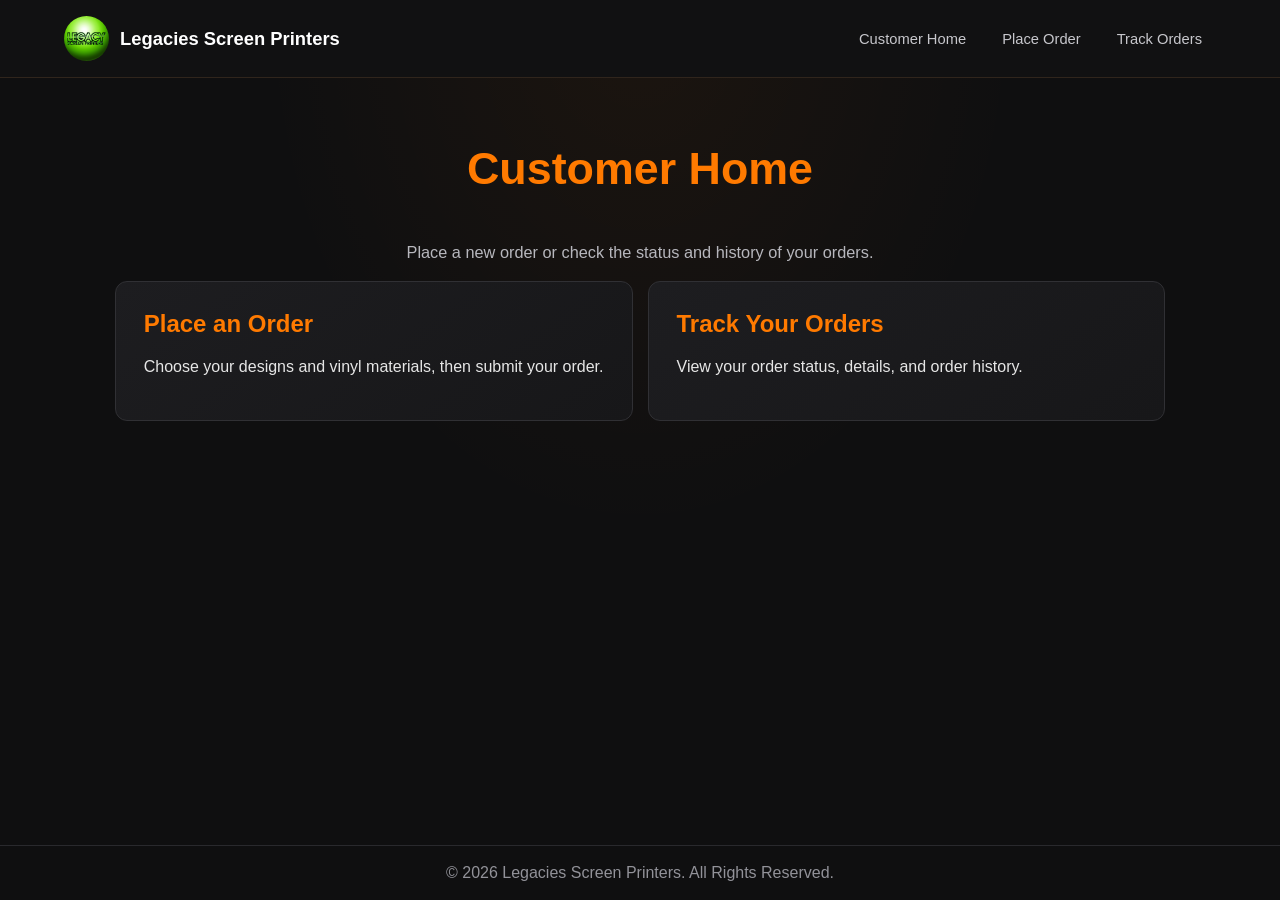
==== customer_dashboard.html @ 65aa74f3 "Made changes to the Website so it looks better and that things work better and provided a proper are" ====
<!DOCTYPE html>
<html lang="en">
<head>
  <meta charset="UTF-8">
  <meta name="viewport" content="width=device-width, initial-scale=1.0">
  <title>Customer Home - Legacies Screen Printers</title>
  <link rel="stylesheet" href="css/style.css">
</head>
<body>
  <header>
    <div class="logo-container">
      <img src="images\LegaciesSP_Image.jpg" alt="Legacies Logo Icon" class="nav-logo">
      <span class="logo-text">Legacies Screen Printers</span>
    </div>

    <nav class="nav">
      <a href="customer_dashboard.html">Customer Home</a>
      <a href="customers_order.html">Place Order</a>
      <a href="order_search.html">Track Orders</a>
    </nav>
  </header>

  <main class="portal-dashboard">
    <h1>Customer Home</h1>
    <p class="portal-intro">Place a new order or check the status and history of your orders.</p>

    <div class="portal-card-grid">
      <a class="portal-card" href="customers_order.html">
        <h2>Place an Order</h2>
        <p>Choose your designs and vinyl materials, then submit your order.</p>
      </a>

      <a class="portal-card" href="order_search.html">
        <h2>Track Your Orders</h2>
        <p>View your order status, details, and order history.</p>
      </a>
    </div>
  </main>

  <footer>
    <p>&copy; 2026 Legacies Screen Printers. All Rights Reserved.</p>
  </footer>
</body>
</html>
---- css/style.css ----
/*black background*/
body {
  font-family: Arial;
  background: #0f0f10;
  margin: 0;
  color: #e6e6e6;
}

h1 {
  text-align: center;
  color: #ff7a00;
  padding: 15px;
}

.nav {
  background: #111;
  padding: 10px;
  text-align: center;
  border-bottom: 2px solid #ff7a00;
}

.nav a {
  color: #ff7a00;
  text-decoration: none;
  padding: 8px 12px;
  border: 1px solid #ff7a00;
  border-radius: 6px;
}

.container {
  display: grid;
  grid-template-columns: repeat(auto-fit, minmax(280px, 1fr));
  gap: 15px;
  padding: 20px;
}

.dashboard-container {
  display: flex;
  flex-direction: column;
}

.stats-grid {
  display: grid;
  grid-template-columns: repeat(3, minmax(0, 1fr));
  gap: 15px;
}

.stats-grid > div {
  background: #1a1a1d;
  border: 1px solid #2a2a2e;
  border-radius: 12px;
  padding: 15px;
  text-align: center;
}

.stats-grid h1,
.stats-grid h2 {
  margin: 8px 0;
}

.cards-grid {
  display: grid;
  grid-template-columns: repeat(4, minmax(0, 1fr));
  gap: 15px;
}

.cards-grid .card1 {
  cursor: pointer;
  text-align: center;
}

.portal-dashboard {
  max-width: 1100px;
  margin: 0 auto;
  padding: 20px;
}

.portal-intro {
  text-align: center;
  color: #b7b7bd;
  font-size: 1.02rem;
  line-height: 1.6;
}

.portal-card-grid {
  display: grid;
  grid-template-columns: repeat(2, minmax(0, 1fr));
  gap: 15px;
}

.portal-card {
  display: block;
  padding: 20px;
  background: #1a1a1d;
  border: 1px solid #2a2a2e;
  border-radius: 12px;
  color: #e6e6e6;
  text-align: center;
  text-decoration: none;
}

.portal-card:hover {
  border-color: #ff7a00;
  transform: scale(1.02);
  transition: 0.3s;
}

@media (max-width: 800px) {
  .stats-grid {
    grid-template-columns: repeat(2, minmax(0, 1fr));
  }
}

@media (max-width: 480px) {
  .stats-grid,
  .cards-grid,
  .portal-card-grid {
    grid-template-columns: 1fr;
  }
}

.card {
  background: #1a1a1d;
  padding: 15px;
  border-radius: 12px;
  border: 1px solid #2a2a2e;
}

.card1 {
  background: #1a1a1d;
  padding: 15px;
  border-radius: 12px;
  border: 1px solid #2a2a2e;
}

.card.full {
  grid-column: 1 / -1;
}

h2 {
  color: #ff7a00;
}

input{
  box-sizing: border-box;
  width: 100%;
  padding: 8px;
  margin: 6px 0;
  background: #0f0f10;
  border: 1px solid #333;
  color: white;
  border-radius: 6px;
}

/* the selection drop down*/
 select {
  width: 100%;
  padding: 8px;
  margin: 5px 0;
  background: #0f0f10;
  border: 1px solid #333;
  color: white;
  border-radius: 6px;
}

/*button sizes and colour*/
button {
  width: 100%;
  padding: 10px;
  margin-top: 6px;
  background: #ff7a00;
  border: none;
  color: #111;
  font-weight: bold;
  border-radius: 6px;
  cursor: pointer;
}

/*allows buttons to have hover view when cursor is on it*/
button:hover {
  background: #ff9a3c;
}

pre {
  background: #0b0b0c;
  color: white;
  padding: 10px;
  border-radius: 8px;
}

/* makes the selectable area for inventories and other dashboard items*/
.card h1{

color:#ff7a00;

}


table{

width:100%;
border-collapse:collapse;

}


th{

color:#ff7a00;
padding:12px;

}


td{

padding:12px;

border-bottom:1px solid #333;

}


.card1:hover{

transform:scale(1.03);
transition:0.3s;

}


/* LOGO for LEGACIESSP*/
.nav-logo {
height: 45px;
width: 45px;
border-radius: 50%;
object-fit: cover;
display:inline-block;
vertical-align: middle;

}

.logo-cotainer {
  display: block !important; /* forces the layout to be a certain way */
  white-space: nowrap !important; /* doesnt allow the text to break into two lines*/
}

.logo-text{
  color: #ffffff;
  font-weight: 700;
  font-size: 1.15rem;
  font-family: sans-serif;
  margin: 0;
  
}


/* Login Page*/
.login-page {
  min-height: 100vh;
  display: flex;
  flex-direction: column;
  background:
    radial-gradient(ellipse at 20% 35%, rgba(255, 122, 0, 0.11), transparent 42%),
    #0f0f10;
}

.login-header {
  padding: 22px clamp(20px, 6vw, 80px);
  border-bottom: 1px solid #29292d;
}

.login-header .logo-container {
  display: flex;
  align-items: center;
  gap: 12px;
}

.login-header .nav-logo {
  width: 48px;
  height: 48px;
}

.login-layout {
  width: min(1120px, calc(100% - 40px));
  flex: 1;
  margin: 0 auto;
  padding: 64px 0;
  display: grid;
  grid-template-columns: minmax(0, 1fr) minmax(340px, 440px);
  align-items: center;
  gap: clamp(40px, 8vw, 110px);
}

.login-welcome {
  max-width: 540px;
}

.login-eyebrow,
.login-kicker {
  color: #ff9a3c;
  font-size: 0.78rem;
  font-weight: 700;
  letter-spacing: 0.18em;
}

.login-welcome h1 {
  padding: 0;
  margin: 18px 0;
  color: #fff;
  font-size: clamp(2.5rem, 5vw, 4.3rem);
  line-height: 1.08;
  text-align: left;
}

.login-welcome > p:last-of-type {
  max-width: 430px;
  color: #b7b7bd;
  font-size: 1.1rem;
  line-height: 1.7;
}

.login-accent {
  width: 76px;
  height: 5px;
  margin-top: 34px;
  border-radius: 5px;
  background: #ff7a00;
}

.login-panel {
  box-sizing: border-box;
  width: 100%;
  padding: clamp(24px, 4vw, 38px);
  background: linear-gradient(145deg, #202024, #171719);
  border: 1px solid #343439;
  border-radius: 18px;
  box-shadow: 0 24px 70px rgba(0, 0, 0, 0.4);
}

.login-heading h2 {
  margin: 12px 0 8px;
  color: #fff;
  font-size: 1.75rem;
}

.login-heading > p:last-child,
.login-help {
  color: #aaaab1;
  line-height: 1.5;
}

.login-heading .login-kicker {
  margin: 0;
}

.login-notice {
  display: flex;
  flex-direction: column;
  gap: 4px;
  margin: 22px 0;
  padding: 12px 14px;
  border: 1px solid rgba(255, 154, 60, 0.35);
  border-radius: 9px;
  background: rgba(255, 122, 0, 0.08);
  color: #d5c3b2;
  font-size: 0.88rem;
  line-height: 1.45;
}

.login-notice strong {
  color: #ffad66;
}

.login-form label {
  display: block;
  margin: 18px 0 7px;
  color: #f0f0f2;
  font-size: 0.92rem;
  font-weight: 600;
}

.login-form input {
  box-sizing: border-box;
  width: 100%;
  min-height: 48px;
  margin: 0;
  padding: 12px 14px;
  background: #111113;
  border: 1px solid #3c3c42;
  border-radius: 8px;
  font-size: 1rem;
}

.login-form input:focus {
  outline: 2px solid #ff7a00;
  outline-offset: 2px;
  border-color: transparent;
}

/*login buttons*/
.login-form button {
  min-height: 49px;
  margin-top: 24px;
  border-radius: 8px;
  font-size: 1rem;
}

.login-form button span {
  margin-left: 8px;
  font-size: 1.2rem;
}

.login-status {
  min-height: 1.2em;
  margin: 12px 0 0;
  color: #ffad66;
  font-size: 0.9rem;
  line-height: 1.4;
  text-align: center;
}

.login-help {
  margin: 14px 0 0;
  font-size: 0.88rem;
  text-align: center;
}

.login-footer {
  display: flex;
  justify-content: space-between;
  gap: 16px;
  padding: 18px clamp(20px, 6vw, 80px);
  border-top: 1px solid #29292d;
  color: #929299;
  font-size: 0.82rem;
}

.login-footer p {
  margin: 0;
}

/* Changes size depending on device*/
@media (max-width: 760px) {
  .login-layout {
    max-width: 480px;
    grid-template-columns: 1fr;
    gap: 32px;
    padding: 40px 0;
  }

  .login-welcome h1 {
    font-size: clamp(2.2rem, 10vw, 3.3rem);
  }

  .login-welcome > p:last-of-type {
    font-size: 1rem;
  }
}

@media (max-width: 480px) {
  .login-header {
    padding: 16px 20px;
  }

  .login-header .logo-text {
    font-size: 1rem;
  }

  .login-layout {
    width: calc(100% - 32px);
    padding: 32px 0;
  }

  .login-footer {
    flex-direction: column;
    text-align: center;
  }
}

body:not(.login-page) {
  min-height: 100vh;
  display: flex;
  flex-direction: column;
  background:
    radial-gradient(ellipse at 50% 0, rgba(255, 122, 0, 0.055), transparent 42%),
    #0f0f10;
}

body:not(.login-page) > main {
  flex: 1;
}

body:not(.login-page) > header {
  display: flex;
  align-items: center;
  justify-content: space-between;
  gap: 22px;
  padding: 16px clamp(20px, 5vw, 72px);
  background: rgba(17, 17, 18, 0.96);
  border-bottom: 1px solid #30251c;
}

body:not(.login-page) .logo-container {
  display: flex;
  align-items: center;
  gap: 11px;
  white-space: nowrap;
}

body:not(.login-page) .nav {
  display: flex;
  flex-wrap: wrap;
  justify-content: flex-end;
  gap: 8px;
  padding: 0;
  background: transparent;
  border: 0;
}

body:not(.login-page) .nav a {
  padding: 9px 13px;
  border-color: transparent;
  border-radius: 8px;
  color: #c7c7cc;
  font-size: 0.92rem;
  transition: background-color 0.2s ease, color 0.2s ease;
}

body:not(.login-page) .nav a:hover,
body:not(.login-page) .nav a:focus-visible {
  background: #252528;
  color: #ff9a3c;
  outline: none;
}

body:not(.login-page) > h1 {
  box-sizing: border-box;
  max-width: 1200px;
  margin: 32px auto 0;
  padding: 8px 20px;
  font-size: clamp(1.8rem, 4vw, 2.4rem);
  text-align: left;
}

body:not(.login-page) .track-page-title {
  grid-column: 1 / -1;
  margin: 0;
  padding: 8px 0;
  font-size: clamp(1.8rem, 4vw, 2.4rem);
  text-align: left;
}

body:not(.login-page) .track-search-card {
  box-sizing: border-box;
  grid-column: 1 / -1;
  width: min(100%, 620px);
  margin: 0 auto;
}

body:not(.login-page) .track-output-card {
  grid-column: 1 / -1;
}

body:not(.login-page) .container {
  box-sizing: border-box;
  width: min(1200px, calc(100% - 40px));
  grid-template-columns: repeat(auto-fit, minmax(min(100%, 280px), 1fr));
  align-content: start;
  margin: 0 auto;
  padding: 24px 0 48px;
  gap: 20px;
}

body:not(.login-page) .dashboard-container {
  width: min(1320px, calc(100% - 40px));
  gap: 20px;
}

body:not(.login-page) .card,
body:not(.login-page) .card1 {
  padding: 22px;
  background: linear-gradient(145deg, #1d1d20, #171719);
  border: 1px solid #303034;
  border-radius: 14px;
  box-shadow: 0 12px 30px rgba(0, 0, 0, 0.14);
}

body:not(.login-page) .card h2,
body:not(.login-page) .portal-card h2 {
  margin-top: 0;
}

body:not(.login-page) .stats-grid > div {
  padding: 22px;
  background: linear-gradient(145deg, #1d1d20, #171719);
  border-color: #303034;
  text-align: left;
}

body:not(.login-page) .stats-grid h2 {
  color: #b7b7bd;
  font-size: 0.94rem;
  font-weight: 500;
}

body:not(.login-page) .stats-grid h1 {
  color: #fff;
  font-size: 2.25rem;
}

body:not(.login-page) .cards-grid {
  gap: 16px;
}

body:not(.login-page) .card1 {
  transition: border-color 0.2s ease, transform 0.2s ease;
}

body:not(.login-page) .card1:hover {
  border-color: #8b4a18;
  transform: translateY(-3px);
}

body:not(.login-page) input,
body:not(.login-page) select {
  box-sizing: border-box;
  min-height: 42px;
  padding: 10px 12px;
  border-color: #3a3a40;
  border-radius: 8px;
}

body:not(.login-page) input[type="file"] {
  width: 100%;
  padding: 8px;
  font-size: 0.88rem;
}

body:not(.login-page) input:focus,
body:not(.login-page) select:focus {
  outline: 2px solid #ff7a00;
  outline-offset: 1px;
  border-color: transparent;
}

body:not(.login-page) button {
  min-height: 42px;
  padding: 10px 14px;
  border-radius: 8px;
  transition: background-color 0.2s ease, transform 0.2s ease;
}

body:not(.login-page) button:hover {
  transform: translateY(-1px);
}

body:not(.login-page) td button {
  width: auto;
  margin: 3px;
}

body:not(.login-page) #customerTable,
body:not(.login-page) #inventoryTable,
body:not(.login-page) #orderTable {
  overflow-x: auto;
}

body:not(.login-page) table {
  min-width: 560px;
}

body:not(.login-page) th {
  background: #202024;
  text-align: left;
}

body:not(.login-page) td {
  color: #d5d5da;
}

body:not(.login-page) tbody tr:hover,
body:not(.login-page) table tr:hover {
  background: rgba(255, 255, 255, 0.025);
}

body:not(.login-page) pre {
  overflow-x: auto;
  border: 1px solid #303034;
  line-height: 1.6;
  white-space: pre-wrap;
}

body:not(.login-page) pre:empty {
  display: none;
}

body:not(.login-page) .track-output-card:has(> pre:empty) {
  display: none;
}

body:not(.login-page) .designRow {
  margin: 14px 0;
  padding: 16px;
  background: #151517;
  border: 1px solid #303034;
  border-left: 3px solid #ff7a00;
  border-radius: 10px;
}

body:not(.login-page) footer:not(.login-footer) {
  margin-top: 24px;
  padding: 18px 20px;
  border-top: 1px solid #29292d;
  color: #929299;
  text-align: center;
}

body:not(.login-page) footer p {
  margin: 0;
}

@media (max-width: 760px) {
  body:not(.login-page) > header {
    align-items: flex-start;
    flex-direction: column;
    gap: 12px;
    padding: 16px 20px;
  }

  body:not(.login-page) .nav {
    justify-content: flex-start;
    width: 100%;
  }

  body:not(.login-page) > h1 {
    margin-top: 22px;
  }
}

@media (max-width: 480px) {
  body:not(.login-page) .container,
  body:not(.login-page) .dashboard-container {
    width: calc(100% - 28px);
    padding-top: 16px;
  }

  body:not(.login-page) .portal-dashboard > h1 {
    font-size: clamp(2rem, 4vw, 2.8rem);
  }

  body:not(.login-page) .portal-card {
    padding: 28px;
    background: linear-gradient(145deg, #1d1d20, #171719);
    border-color: #303034;
    text-align: left;
    transition: border-color 0.2s ease, transform 0.2s ease;
  }

  body:not(.login-page) .portal-card:hover {
    border-color: #8b4a18;
    transform: translateY(-3px);
  }

  body:not(.login-page) .card,
  body:not(.login-page) .card1,
  body:not(.login-page) .stats-grid > div {
    padding: 17px;
  }

  body:not(.login-page) .nav a {
    padding: 8px 10px;
    font-size: 0.86rem;
  }
}

body:not(.login-page) .portal-dashboard > h1 {
  font-size: clamp(2rem, 4vw, 2.8rem);
}

body:not(.login-page) .portal-card {
  padding: 28px;
  background: linear-gradient(145deg, #1d1d20, #171719);
  border-color: #303034;
  text-align: left;
  transition: border-color 0.2s ease, transform 0.2s ease;
}

body:not(.login-page) .portal-card:hover {
  border-color: #8b4a18;
  transform: translateY(-3px);
}

body:not(.login-page) input[type="file"] {
  width: 100%;
  padding: 8px;
  font-size: 0.88rem;
}

body:not(.login-page) .order-editor {
  box-sizing: border-box;
  width: min(620px, calc(100% - 32px));
  max-height: min(85vh, 900px);
  padding: 28px;
  overflow-y: auto;
  background: #1b1b1e;
  border: 1px solid #3b3b40;
  border-radius: 16px;
  color: #e6e6e6;
}

body:not(.login-page) .order-editor::backdrop {
  background: rgba(0, 0, 0, 0.72);
  backdrop-filter: blur(3px);
}

body:not(.login-page) .order-editor h2 {
  color: #fff;
}

body:not(.login-page) .order-editor h3 {
  margin-top: 24px;
  color: #ff9a3c;
}

body:not(.login-page) .order-editor label {
  display: block;
  margin: 14px 0 5px;
  color: #c7c7cc;
}

body:not(.login-page) .edit-design-row {
  display: grid;
  grid-template-columns: 1fr 1fr;
  gap: 10px;
}

body:not(.login-page) .order-editor-actions {
  display: grid;
  grid-template-columns: 1fr 1fr;
  gap: 12px;
  margin-top: 16px;
}

body:not(.login-page) .order-editor .button-secondary {
  background: #343439;
  color: #f1f1f2;
}

body:not(.login-page) .order-editor .button-secondary:hover {
  background: #45454b;
}

@media (max-width: 480px) {
  body:not(.login-page) .portal-card {
    padding: 20px;
  }

  body:not(.login-page) .edit-design-row {
    grid-template-columns: 1fr;
  }

  body:not(.login-page) .order-editor {
    padding: 20px;
  }
}
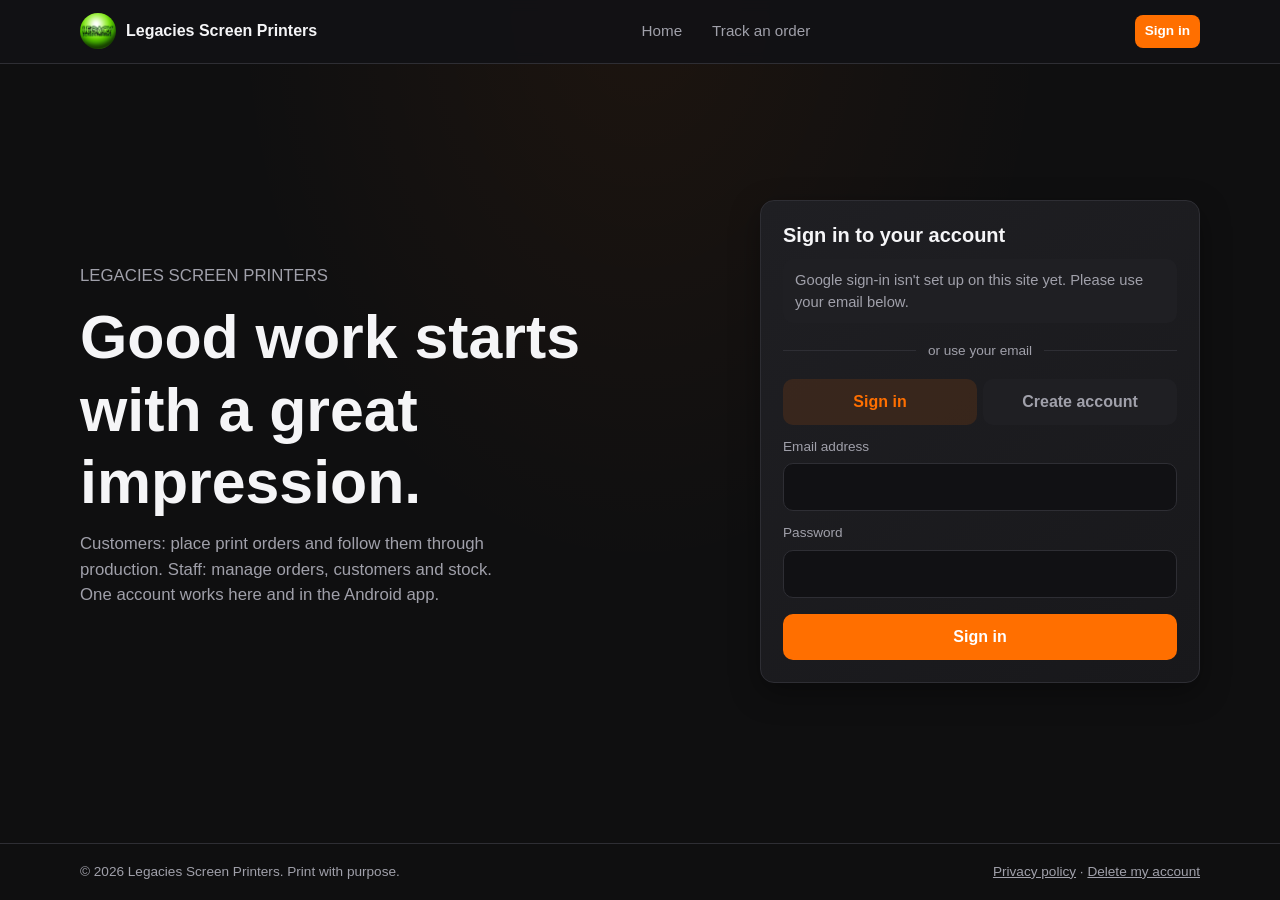
==== commit 73f52366: "moving from local repository to remote repository on github" ====
--- a/customer_dashboard.html
+++ b/customer_dashboard.html
@@ -1,44 +1,46 @@
 <!DOCTYPE html>
+<!-- The signed-in customer's home page. -->
 <html lang="en">
 <head>
   <meta charset="UTF-8">
   <meta name="viewport" content="width=device-width, initial-scale=1.0">
-  <title>Customer Home - Legacies Screen Printers</title>
+  <meta http-equiv="Content-Security-Policy" content="default-src 'self'; style-src 'self'; connect-src 'self' http://localhost:5000 https://*.azurewebsites.net; img-src 'self' data:">
+  <title>My account - Legacies Screen Printers</title>
+  <link rel="icon" href="images/LegaciesSP_Image.jpg">
   <link rel="stylesheet" href="css/style.css">
 </head>
-<body>
-  <header>
-    <div class="logo-container">
-      <img src="images\LegaciesSP_Image.jpg" alt="Legacies Logo Icon" class="nav-logo">
-      <span class="logo-text">Legacies Screen Printers</span>
+<body data-portal="customer">
+  <header id="siteHeader"></header>
+
+  <main>
+    <h1 id="welcome">Welcome</h1>
+    <p class="page-intro">Place a new print order or check on the ones you've already placed, here or in the Legacies app.</p>
+
+    <div class="grid grid-2">
+      <a class="card link-card" href="customers_order.html">
+        <h2>Place an order</h2>
+        <p>Add one or more designs, choose vinyl and quantities, and see your total before you submit.</p>
+      </a>
+      <a class="card link-card" href="order_search.html">
+        <h2>My orders</h2>
+        <p>See every order you've placed and where each one is in production.</p>
+      </a>
     </div>
 
-    <nav class="nav">
-      <a href="customer_dashboard.html">Customer Home</a>
-      <a href="customers_order.html">Place Order</a>
-      <a href="order_search.html">Track Orders</a>
-    </nav>
-  </header>
-
-  <main class="portal-dashboard">
-    <h1>Customer Home</h1>
-    <p class="portal-intro">Place a new order or check the status and history of your orders.</p>
-
-    <div class="portal-card-grid">
-      <a class="portal-card" href="customers_order.html">
-        <h2>Place an Order</h2>
-        <p>Choose your designs and vinyl materials, then submit your order.</p>
-      </a>
-
-      <a class="portal-card" href="order_search.html">
-        <h2>Track Your Orders</h2>
-        <p>View your order status, details, and order history.</p>
-      </a>
-    </div>
+    <section class="card mt">
+      <h2>Your latest order</h2>
+      <p id="latestStatus" class="status info" role="status">Loading...</p>
+      <div id="latestOrder"></div>
+    </section>
   </main>
 
-  <footer>
-    <p>&copy; 2026 Legacies Screen Printers. All Rights Reserved.</p>
-  </footer>
+  <footer id="siteFooter"></footer>
+
+  <script src="js/config.js"></script>
+  <script src="js/api.js"></script>
+  <script src="js/auth.js"></script>
+  <script src="js/layout.js"></script>
+  <script src="js/orderTrack.js"></script>
+  <script src="js/customerHome.js"></script>
 </body>
 </html>
--- a/css/style.css
+++ b/css/style.css
@@ -1,866 +1,277 @@
-/*black background*/
+/*
+ * Legacies Screen Printers website: shared stylesheet for every page.
+ * Reference: MDN Web Docs (2025) Using CSS custom properties (variables) - https://developer.mozilla.org/en-US/docs/Web/CSS/Using_CSS_custom_properties
+ * Reference: MDN Web Docs (2025) CSS grid layout - https://developer.mozilla.org/en-US/docs/Web/CSS/CSS_grid_layout
+ */
+
+/* ---------- Design tokens ---------- */
+:root {
+  --bg: #0f0f10;
+  --surface: #18181b;
+  --surface-2: #1f1f23;
+  --border: #2e2e34;
+  --text: #f5f5f7;
+  --muted: #a0a0aa;
+  --accent: #ff6f00;          /* PrimaryOrange in the app */
+  --accent-soft: rgba(255, 111, 0, 0.12);
+  --success: #2ecc71;
+  --danger: #e5566f;
+  --warning: #f5b041;
+  --radius: 14px;
+  --shadow: 0 10px 30px rgba(0, 0, 0, 0.35);
+  --font: -apple-system, BlinkMacSystemFont, "Segoe UI", Roboto, Helvetica, Arial, sans-serif;
+}
+
+/* ---------- Base ---------- */
+*, *::before, *::after { box-sizing: border-box; }
+
+html { -webkit-text-size-adjust: 100%; }
+
 body {
-  font-family: Arial;
-  background: #0f0f10;
   margin: 0;
-  color: #e6e6e6;
-}
-
-h1 {
-  text-align: center;
-  color: #ff7a00;
-  padding: 15px;
-}
-
-.nav {
-  background: #111;
-  padding: 10px;
-  text-align: center;
-  border-bottom: 2px solid #ff7a00;
-}
-
-.nav a {
-  color: #ff7a00;
-  text-decoration: none;
-  padding: 8px 12px;
-  border: 1px solid #ff7a00;
-  border-radius: 6px;
-}
-
-.container {
-  display: grid;
-  grid-template-columns: repeat(auto-fit, minmax(280px, 1fr));
-  gap: 15px;
-  padding: 20px;
-}
-
-.dashboard-container {
-  display: flex;
-  flex-direction: column;
-}
-
-.stats-grid {
-  display: grid;
-  grid-template-columns: repeat(3, minmax(0, 1fr));
-  gap: 15px;
-}
-
-.stats-grid > div {
-  background: #1a1a1d;
-  border: 1px solid #2a2a2e;
-  border-radius: 12px;
-  padding: 15px;
-  text-align: center;
-}
-
-.stats-grid h1,
-.stats-grid h2 {
-  margin: 8px 0;
-}
-
-.cards-grid {
-  display: grid;
-  grid-template-columns: repeat(4, minmax(0, 1fr));
-  gap: 15px;
-}
-
-.cards-grid .card1 {
-  cursor: pointer;
-  text-align: center;
-}
-
-.portal-dashboard {
-  max-width: 1100px;
-  margin: 0 auto;
-  padding: 20px;
-}
-
-.portal-intro {
-  text-align: center;
-  color: #b7b7bd;
-  font-size: 1.02rem;
-  line-height: 1.6;
-}
-
-.portal-card-grid {
-  display: grid;
-  grid-template-columns: repeat(2, minmax(0, 1fr));
-  gap: 15px;
-}
-
-.portal-card {
-  display: block;
-  padding: 20px;
-  background: #1a1a1d;
-  border: 1px solid #2a2a2e;
-  border-radius: 12px;
-  color: #e6e6e6;
-  text-align: center;
-  text-decoration: none;
-}
-
-.portal-card:hover {
-  border-color: #ff7a00;
-  transform: scale(1.02);
-  transition: 0.3s;
-}
-
-@media (max-width: 800px) {
-  .stats-grid {
-    grid-template-columns: repeat(2, minmax(0, 1fr));
-  }
-}
-
-@media (max-width: 480px) {
-  .stats-grid,
-  .cards-grid,
-  .portal-card-grid {
-    grid-template-columns: 1fr;
-  }
-}
-
-.card {
-  background: #1a1a1d;
-  padding: 15px;
-  border-radius: 12px;
-  border: 1px solid #2a2a2e;
-}
-
-.card1 {
-  background: #1a1a1d;
-  padding: 15px;
-  border-radius: 12px;
-  border: 1px solid #2a2a2e;
-}
-
-.card.full {
-  grid-column: 1 / -1;
-}
-
-h2 {
-  color: #ff7a00;
-}
-
-input{
-  box-sizing: border-box;
-  width: 100%;
-  padding: 8px;
-  margin: 6px 0;
-  background: #0f0f10;
-  border: 1px solid #333;
-  color: white;
-  border-radius: 6px;
-}
-
-/* the selection drop down*/
- select {
-  width: 100%;
-  padding: 8px;
-  margin: 5px 0;
-  background: #0f0f10;
-  border: 1px solid #333;
-  color: white;
-  border-radius: 6px;
-}
-
-/*button sizes and colour*/
-button {
-  width: 100%;
-  padding: 10px;
-  margin-top: 6px;
-  background: #ff7a00;
-  border: none;
-  color: #111;
-  font-weight: bold;
-  border-radius: 6px;
-  cursor: pointer;
-}
-
-/*allows buttons to have hover view when cursor is on it*/
-button:hover {
-  background: #ff9a3c;
-}
-
-pre {
-  background: #0b0b0c;
-  color: white;
-  padding: 10px;
-  border-radius: 8px;
-}
-
-/* makes the selectable area for inventories and other dashboard items*/
-.card h1{
-
-color:#ff7a00;
-
-}
-
-
-table{
-
-width:100%;
-border-collapse:collapse;
-
-}
-
-
-th{
-
-color:#ff7a00;
-padding:12px;
-
-}
-
-
-td{
-
-padding:12px;
-
-border-bottom:1px solid #333;
-
-}
-
-
-.card1:hover{
-
-transform:scale(1.03);
-transition:0.3s;
-
-}
-
-
-/* LOGO for LEGACIESSP*/
-.nav-logo {
-height: 45px;
-width: 45px;
-border-radius: 50%;
-object-fit: cover;
-display:inline-block;
-vertical-align: middle;
-
-}
-
-.logo-cotainer {
-  display: block !important; /* forces the layout to be a certain way */
-  white-space: nowrap !important; /* doesnt allow the text to break into two lines*/
-}
-
-.logo-text{
-  color: #ffffff;
-  font-weight: 700;
-  font-size: 1.15rem;
-  font-family: sans-serif;
-  margin: 0;
-  
-}
-
-
-/* Login Page*/
-.login-page {
   min-height: 100vh;
   display: flex;
   flex-direction: column;
   background:
-    radial-gradient(ellipse at 20% 35%, rgba(255, 122, 0, 0.11), transparent 42%),
-    #0f0f10;
-}
-
-.login-header {
-  padding: 22px clamp(20px, 6vw, 80px);
-  border-bottom: 1px solid #29292d;
-}
-
-.login-header .logo-container {
-  display: flex;
-  align-items: center;
-  gap: 12px;
-}
-
-.login-header .nav-logo {
-  width: 48px;
-  height: 48px;
-}
-
-.login-layout {
-  width: min(1120px, calc(100% - 40px));
-  flex: 1;
+    radial-gradient(ellipse at 50% 0, rgba(255, 111, 0, 0.06), transparent 45%),
+    var(--bg);
+  color: var(--text);
+  font-family: var(--font);
+  line-height: 1.5;
+}
+
+main { flex: 1; width: min(1120px, calc(100% - 32px)); margin: 0 auto; padding: 32px 0 48px; }
+
+h1, h2, h3 { line-height: 1.2; margin: 0 0 12px; }
+h1 { font-size: clamp(1.7rem, 4vw, 2.4rem); color: var(--accent); }
+h2 { font-size: 1.25rem; }
+h3 { font-size: 1.05rem; color: var(--muted); }
+p { margin: 0 0 12px; }
+a { color: var(--accent); }
+a:focus-visible, button:focus-visible, input:focus-visible, select:focus-visible {
+  outline: 2px solid var(--accent);
+  outline-offset: 2px;
+}
+
+.muted { color: var(--muted); }
+.small-text { font-size: 0.9rem; }
+
+/* Spacing and layout helpers (used instead of inline style attributes) */
+.mt { margin-top: 20px; }
+.mt-sm { margin-top: 12px; }
+.flush { margin: 0; }
+.full-width { width: 100%; }
+.align-start { align-items: start; }
+.toolbar { justify-content: space-between; align-items: center; margin-top: 0; }
+.actions.inline-actions { margin: 0; flex-wrap: nowrap; }
+td select { min-width: 210px; }
+.stock-input { max-width: 120px; }
+.page-intro { color: var(--muted); margin-bottom: 24px; max-width: 70ch; }
+.visually-hidden {
+  position: absolute; width: 1px; height: 1px; overflow: hidden;
+  clip: rect(0 0 0 0); white-space: nowrap;
+}
+
+/* ---------- Header and navigation (built by js/layout.js) ---------- */
+.site-header {
+  position: sticky; top: 0; z-index: 10;
+  background: rgba(18, 18, 21, 0.92);
+  backdrop-filter: blur(6px);
+  border-bottom: 1px solid var(--border);
+}
+.site-header__inner {
+  width: min(1120px, calc(100% - 32px));
   margin: 0 auto;
-  padding: 64px 0;
-  display: grid;
-  grid-template-columns: minmax(0, 1fr) minmax(340px, 440px);
-  align-items: center;
-  gap: clamp(40px, 8vw, 110px);
-}
-
-.login-welcome {
-  max-width: 540px;
-}
-
-.login-eyebrow,
-.login-kicker {
-  color: #ff9a3c;
-  font-size: 0.78rem;
-  font-weight: 700;
-  letter-spacing: 0.18em;
-}
-
-.login-welcome h1 {
-  padding: 0;
-  margin: 18px 0;
-  color: #fff;
-  font-size: clamp(2.5rem, 5vw, 4.3rem);
-  line-height: 1.08;
-  text-align: left;
-}
-
-.login-welcome > p:last-of-type {
-  max-width: 430px;
-  color: #b7b7bd;
-  font-size: 1.1rem;
-  line-height: 1.7;
-}
-
-.login-accent {
-  width: 76px;
-  height: 5px;
-  margin-top: 34px;
-  border-radius: 5px;
-  background: #ff7a00;
-}
-
-.login-panel {
-  box-sizing: border-box;
-  width: 100%;
-  padding: clamp(24px, 4vw, 38px);
-  background: linear-gradient(145deg, #202024, #171719);
-  border: 1px solid #343439;
-  border-radius: 18px;
-  box-shadow: 0 24px 70px rgba(0, 0, 0, 0.4);
-}
-
-.login-heading h2 {
-  margin: 12px 0 8px;
-  color: #fff;
-  font-size: 1.75rem;
-}
-
-.login-heading > p:last-child,
-.login-help {
-  color: #aaaab1;
-  line-height: 1.5;
-}
-
-.login-heading .login-kicker {
-  margin: 0;
-}
-
-.login-notice {
-  display: flex;
-  flex-direction: column;
-  gap: 4px;
-  margin: 22px 0;
-  padding: 12px 14px;
-  border: 1px solid rgba(255, 154, 60, 0.35);
-  border-radius: 9px;
-  background: rgba(255, 122, 0, 0.08);
-  color: #d5c3b2;
-  font-size: 0.88rem;
-  line-height: 1.45;
-}
-
-.login-notice strong {
-  color: #ffad66;
-}
-
-.login-form label {
-  display: block;
-  margin: 18px 0 7px;
-  color: #f0f0f2;
-  font-size: 0.92rem;
-  font-weight: 600;
-}
-
-.login-form input {
-  box-sizing: border-box;
-  width: 100%;
-  min-height: 48px;
-  margin: 0;
-  padding: 12px 14px;
-  background: #111113;
-  border: 1px solid #3c3c42;
-  border-radius: 8px;
-  font-size: 1rem;
-}
-
-.login-form input:focus {
-  outline: 2px solid #ff7a00;
-  outline-offset: 2px;
-  border-color: transparent;
-}
-
-/*login buttons*/
-.login-form button {
-  min-height: 49px;
-  margin-top: 24px;
-  border-radius: 8px;
-  font-size: 1rem;
-}
-
-.login-form button span {
-  margin-left: 8px;
-  font-size: 1.2rem;
-}
-
-.login-status {
-  min-height: 1.2em;
-  margin: 12px 0 0;
-  color: #ffad66;
-  font-size: 0.9rem;
-  line-height: 1.4;
-  text-align: center;
-}
-
-.login-help {
-  margin: 14px 0 0;
-  font-size: 0.88rem;
-  text-align: center;
-}
-
-.login-footer {
-  display: flex;
-  justify-content: space-between;
-  gap: 16px;
-  padding: 18px clamp(20px, 6vw, 80px);
-  border-top: 1px solid #29292d;
-  color: #929299;
-  font-size: 0.82rem;
-}
-
-.login-footer p {
-  margin: 0;
-}
-
-/* Changes size depending on device*/
+  display: flex; align-items: center; justify-content: space-between;
+  gap: 16px; padding: 12px 0; flex-wrap: wrap;
+}
+.brand { display: flex; align-items: center; gap: 10px; color: var(--text); text-decoration: none; font-weight: 700; }
+.brand img { width: 36px; height: 36px; border-radius: 50%; object-fit: cover; }
+.site-nav { display: flex; align-items: center; gap: 6px; flex-wrap: wrap; }
+.site-nav a {
+  color: var(--muted); text-decoration: none; padding: 8px 12px; border-radius: 8px; font-size: 0.95rem;
+}
+.site-nav a:hover { color: var(--text); background: var(--surface-2); }
+.site-nav a[aria-current="page"] { color: var(--accent); background: var(--accent-soft); }
+.user-chip { display: flex; align-items: center; gap: 10px; color: var(--muted); font-size: 0.9rem; }
+.user-chip strong { color: var(--text); }
+
+/* ---------- Footer ---------- */
+.site-footer { border-top: 1px solid var(--border); color: var(--muted); font-size: 0.85rem; }
+.site-footer__inner {
+  width: min(1120px, calc(100% - 32px)); margin: 0 auto; padding: 18px 0;
+  display: flex; justify-content: space-between; gap: 12px; flex-wrap: wrap;
+}
+.site-footer a { color: var(--muted); }
+
+/* ---------- Cards and grids ---------- */
+.card {
+  background: linear-gradient(145deg, var(--surface-2), var(--surface));
+  border: 1px solid var(--border);
+  border-radius: var(--radius);
+  padding: 22px;
+  box-shadow: var(--shadow);
+}
+.card + .card { margin-top: 20px; }
+.grid { display: grid; gap: 20px; }
+.grid-2 { grid-template-columns: repeat(2, minmax(0, 1fr)); }
+.grid-3 { grid-template-columns: repeat(3, minmax(0, 1fr)); }
+.grid > .card + .card { margin-top: 0; }
+.stack > * + * { margin-top: 20px; }
+
+.stat-card .label { color: var(--muted); font-size: 0.9rem; }
+.stat-card .value { font-size: 2.6rem; font-weight: 800; margin-top: 6px; }
+.stat-card .value.warn { color: var(--danger); }
+
+.link-card {
+  display: block; text-decoration: none; color: var(--text);
+  transition: transform 0.15s, border-color 0.15s;
+}
+.link-card:hover { transform: translateY(-2px); border-color: var(--accent); }
+.link-card h2 { color: var(--accent); }
+.link-card p { color: var(--muted); margin: 0; }
+
+/* ---------- Forms ---------- */
+label { display: block; font-size: 0.85rem; color: var(--muted); margin: 12px 0 6px; }
+input, select {
+  width: 100%; padding: 11px 12px; border-radius: 10px;
+  border: 1px solid var(--border); background: #111114; color: var(--text);
+  font: inherit;
+}
+input:focus, select:focus { border-color: var(--accent); }
+input[type="number"] { -moz-appearance: textfield; }
+.form-row { display: grid; grid-template-columns: 2fr 2fr 1fr; gap: 12px; align-items: end; }
+/* Column layouts for forms and grids (desktop; everything stacks on phones) */
+.cols-1-auto { grid-template-columns: 1fr auto; }
+.cols-1-1-auto { grid-template-columns: 1fr 1fr auto; }
+.cols-3-1 { grid-template-columns: 3fr 1fr; }
+.cols-2-1 { grid-template-columns: 2fr 1fr; }
+.cols-2-1-1 { grid-template-columns: 2fr 1fr 1fr; }
+.cols-3 { grid-template-columns: 1fr 1fr 1fr; }
+
+button, .button {
+  display: inline-flex; align-items: center; justify-content: center; gap: 8px;
+  padding: 11px 18px; border: 0; border-radius: 10px;
+  background: var(--accent); color: #fff; font: inherit; font-weight: 700;
+  cursor: pointer; text-decoration: none;
+}
+button:hover, .button:hover { filter: brightness(1.08); }
+button:disabled { opacity: 0.55; cursor: not-allowed; }
+.button-secondary { background: transparent; color: var(--accent); border: 1px solid var(--accent); }
+.button-small { padding: 6px 10px; font-size: 0.85rem; border-radius: 8px; }
+.button-link { background: none; border: 0; color: var(--muted); padding: 6px 8px; font-weight: 400; text-decoration: underline; }
+.actions { display: flex; gap: 10px; flex-wrap: wrap; margin-top: 16px; }
+
+/* Inline status messages (replace alert()) */
+.status { margin-top: 12px; padding: 10px 12px; border-radius: 10px; font-size: 0.92rem; }
+.status:empty { display: none; }
+.status.info { background: var(--surface-2); color: var(--muted); }
+.status.success { background: rgba(46, 204, 113, 0.12); color: var(--success); }
+.status.error { background: rgba(229, 86, 111, 0.12); color: var(--danger); }
+
+/* ---------- Tables ---------- */
+.table-wrap { overflow-x: auto; }
+table { width: 100%; border-collapse: collapse; font-size: 0.93rem; }
+th, td { padding: 12px 10px; text-align: left; border-bottom: 1px solid var(--border); vertical-align: middle; }
+th { color: var(--muted); font-weight: 600; font-size: 0.8rem; text-transform: uppercase; letter-spacing: 0.04em; }
+tbody tr:hover { background: rgba(255, 255, 255, 0.02); }
+td.num, th.num { text-align: right; white-space: nowrap; }
+.empty-row td { text-align: center; color: var(--muted); padding: 28px; }
+.ref { color: var(--accent); font-weight: 700; }
+
+.badge {
+  display: inline-block; padding: 3px 10px; border-radius: 999px;
+  font-size: 0.78rem; font-weight: 700; background: var(--surface-2); color: var(--muted);
+}
+.badge.ok { background: rgba(46, 204, 113, 0.14); color: var(--success); }
+.badge.low { background: rgba(229, 86, 111, 0.14); color: var(--danger); }
+.badge.accent { background: var(--accent-soft); color: var(--accent); }
+
+/* ---------- Order tracking timeline (same four stages as the app) ---------- */
+.order-summary { display: grid; grid-template-columns: repeat(auto-fit, minmax(160px, 1fr)); gap: 12px; margin: 16px 0; }
+.order-summary div { background: #111114; border: 1px solid var(--border); border-radius: 10px; padding: 10px 12px; }
+.order-summary span { display: block; color: var(--muted); font-size: 0.8rem; }
+.order-summary strong { font-size: 1rem; }
+.timeline { list-style: none; margin: 16px 0 0; padding: 0; }
+.timeline li { position: relative; padding: 0 0 22px 44px; }
+.timeline li::before {
+  content: attr(data-step); position: absolute; left: 0; top: 0;
+  width: 30px; height: 30px; border-radius: 50%;
+  display: grid; place-items: center; font-weight: 700; font-size: 0.85rem;
+  border: 2px solid var(--border); color: var(--muted); background: var(--bg);
+}
+.timeline li::after {
+  content: ""; position: absolute; left: 14px; top: 32px; bottom: 2px; width: 2px; background: var(--border);
+}
+.timeline li:last-child::after { display: none; }
+.timeline li.done::before { content: "\2713"; background: var(--success); border-color: var(--success); color: #fff; }
+.timeline li.done::after { background: var(--success); }
+.timeline li.current::before { background: var(--accent); border-color: #fff; color: #fff; }
+.timeline li strong { display: block; }
+.timeline li.current strong { color: var(--accent); }
+.timeline li span { color: var(--muted); font-size: 0.88rem; }
+
+/* ---------- Order form design rows ---------- */
+.design-row { border: 1px dashed var(--border); border-radius: 12px; padding: 14px; margin-top: 14px; }
+.design-row header { display: flex; justify-content: space-between; align-items: center; }
+.design-row header h3 { margin: 0; color: var(--accent); }
+.line-total { color: var(--muted); font-size: 0.9rem; margin-top: 8px; text-align: right; }
+.order-total { display: flex; justify-content: space-between; align-items: center; font-size: 1.2rem; margin-top: 18px; }
+.order-total strong { color: var(--accent); font-size: 1.6rem; }
+
+/* ---------- Public landing page ---------- */
+.hero { display: grid; grid-template-columns: 1.2fr 1fr; gap: 40px; align-items: center; padding: 24px 0 40px; }
+.hero .eyebrow { color: var(--accent); font-weight: 700; letter-spacing: 0.12em; font-size: 0.8rem; text-transform: uppercase; }
+.hero h1 { color: var(--text); font-size: clamp(2.2rem, 5vw, 3.6rem); margin: 12px 0 16px; }
+.hero p { color: var(--muted); font-size: 1.1rem; }
+.hero img { width: 100%; max-width: 380px; justify-self: center; border-radius: 24px; box-shadow: var(--shadow); }
+.steps { counter-reset: step; list-style: none; padding: 0; margin: 0; }
+.steps li { counter-increment: step; position: relative; padding-left: 40px; margin-bottom: 14px; color: var(--muted); }
+.steps li::before {
+  content: counter(step); position: absolute; left: 0; top: 0;
+  width: 26px; height: 26px; border-radius: 50%; background: var(--accent-soft); color: var(--accent);
+  display: grid; place-items: center; font-weight: 700; font-size: 0.85rem;
+}
+.steps li strong { color: var(--text); }
+
+/* ---------- Login page ---------- */
+.auth-layout { display: grid; grid-template-columns: 1fr minmax(320px, 440px); gap: clamp(32px, 7vw, 96px); align-items: center; padding-top: 24px; }
+.auth-welcome h1 { color: var(--text); font-size: clamp(2.2rem, 5vw, 3.8rem); }
+.auth-welcome p { color: var(--muted); font-size: 1.05rem; max-width: 46ch; }
+.divider { display: flex; align-items: center; gap: 12px; color: var(--muted); font-size: 0.85rem; margin: 18px 0; }
+.divider::before, .divider::after { content: ""; flex: 1; height: 1px; background: var(--border); }
+#googleButton { min-height: 44px; display: flex; justify-content: center; }
+#googleButton[hidden] { display: none; }
+.tabs { display: flex; gap: 6px; margin-bottom: 8px; }
+.tabs button { flex: 1; background: var(--surface-2); color: var(--muted); }
+.tabs button[aria-selected="true"] { background: var(--accent-soft); color: var(--accent); }
+
+/* ---------- Policy pages ---------- */
+.prose { max-width: 75ch; }
+.prose h2 { margin-top: 28px; color: var(--accent); }
+.prose li { margin-bottom: 6px; color: var(--muted); }
+.prose p { color: var(--muted); }
+
+/* ---------- Responsive ---------- */
+@media (max-width: 900px) {
+  .grid-3 { grid-template-columns: repeat(2, minmax(0, 1fr)); }
+  .hero, .auth-layout { grid-template-columns: 1fr; }
+  .hero img { max-width: 260px; }
+}
+
 @media (max-width: 760px) {
-  .login-layout {
-    max-width: 480px;
-    grid-template-columns: 1fr;
-    gap: 32px;
-    padding: 40px 0;
-  }
-
-  .login-welcome h1 {
-    font-size: clamp(2.2rem, 10vw, 3.3rem);
-  }
-
-  .login-welcome > p:last-of-type {
-    font-size: 1rem;
-  }
-}
-
-@media (max-width: 480px) {
-  .login-header {
-    padding: 16px 20px;
-  }
-
-  .login-header .logo-text {
-    font-size: 1rem;
-  }
-
-  .login-layout {
-    width: calc(100% - 32px);
-    padding: 32px 0;
-  }
-
-  .login-footer {
-    flex-direction: column;
-    text-align: center;
-  }
-}
-
-body:not(.login-page) {
-  min-height: 100vh;
-  display: flex;
-  flex-direction: column;
-  background:
-    radial-gradient(ellipse at 50% 0, rgba(255, 122, 0, 0.055), transparent 42%),
-    #0f0f10;
-}
-
-body:not(.login-page) > main {
-  flex: 1;
-}
-
-body:not(.login-page) > header {
-  display: flex;
-  align-items: center;
-  justify-content: space-between;
-  gap: 22px;
-  padding: 16px clamp(20px, 5vw, 72px);
-  background: rgba(17, 17, 18, 0.96);
-  border-bottom: 1px solid #30251c;
-}
-
-body:not(.login-page) .logo-container {
-  display: flex;
-  align-items: center;
-  gap: 11px;
-  white-space: nowrap;
-}
-
-body:not(.login-page) .nav {
-  display: flex;
-  flex-wrap: wrap;
-  justify-content: flex-end;
-  gap: 8px;
-  padding: 0;
-  background: transparent;
-  border: 0;
-}
-
-body:not(.login-page) .nav a {
-  padding: 9px 13px;
-  border-color: transparent;
-  border-radius: 8px;
-  color: #c7c7cc;
-  font-size: 0.92rem;
-  transition: background-color 0.2s ease, color 0.2s ease;
-}
-
-body:not(.login-page) .nav a:hover,
-body:not(.login-page) .nav a:focus-visible {
-  background: #252528;
-  color: #ff9a3c;
-  outline: none;
-}
-
-body:not(.login-page) > h1 {
-  box-sizing: border-box;
-  max-width: 1200px;
-  margin: 32px auto 0;
-  padding: 8px 20px;
-  font-size: clamp(1.8rem, 4vw, 2.4rem);
-  text-align: left;
-}
-
-body:not(.login-page) .track-page-title {
-  grid-column: 1 / -1;
-  margin: 0;
-  padding: 8px 0;
-  font-size: clamp(1.8rem, 4vw, 2.4rem);
-  text-align: left;
-}
-
-body:not(.login-page) .track-search-card {
-  box-sizing: border-box;
-  grid-column: 1 / -1;
-  width: min(100%, 620px);
-  margin: 0 auto;
-}
-
-body:not(.login-page) .track-output-card {
-  grid-column: 1 / -1;
-}
-
-body:not(.login-page) .container {
-  box-sizing: border-box;
-  width: min(1200px, calc(100% - 40px));
-  grid-template-columns: repeat(auto-fit, minmax(min(100%, 280px), 1fr));
-  align-content: start;
-  margin: 0 auto;
-  padding: 24px 0 48px;
-  gap: 20px;
-}
-
-body:not(.login-page) .dashboard-container {
-  width: min(1320px, calc(100% - 40px));
-  gap: 20px;
-}
-
-body:not(.login-page) .card,
-body:not(.login-page) .card1 {
-  padding: 22px;
-  background: linear-gradient(145deg, #1d1d20, #171719);
-  border: 1px solid #303034;
-  border-radius: 14px;
-  box-shadow: 0 12px 30px rgba(0, 0, 0, 0.14);
-}
-
-body:not(.login-page) .card h2,
-body:not(.login-page) .portal-card h2 {
-  margin-top: 0;
-}
-
-body:not(.login-page) .stats-grid > div {
-  padding: 22px;
-  background: linear-gradient(145deg, #1d1d20, #171719);
-  border-color: #303034;
-  text-align: left;
-}
-
-body:not(.login-page) .stats-grid h2 {
-  color: #b7b7bd;
-  font-size: 0.94rem;
-  font-weight: 500;
-}
-
-body:not(.login-page) .stats-grid h1 {
-  color: #fff;
-  font-size: 2.25rem;
-}
-
-body:not(.login-page) .cards-grid {
-  gap: 16px;
-}
-
-body:not(.login-page) .card1 {
-  transition: border-color 0.2s ease, transform 0.2s ease;
-}
-
-body:not(.login-page) .card1:hover {
-  border-color: #8b4a18;
-  transform: translateY(-3px);
-}
-
-body:not(.login-page) input,
-body:not(.login-page) select {
-  box-sizing: border-box;
-  min-height: 42px;
-  padding: 10px 12px;
-  border-color: #3a3a40;
-  border-radius: 8px;
-}
-
-body:not(.login-page) input[type="file"] {
-  width: 100%;
-  padding: 8px;
-  font-size: 0.88rem;
-}
-
-body:not(.login-page) input:focus,
-body:not(.login-page) select:focus {
-  outline: 2px solid #ff7a00;
-  outline-offset: 1px;
-  border-color: transparent;
-}
-
-body:not(.login-page) button {
-  min-height: 42px;
-  padding: 10px 14px;
-  border-radius: 8px;
-  transition: background-color 0.2s ease, transform 0.2s ease;
-}
-
-body:not(.login-page) button:hover {
-  transform: translateY(-1px);
-}
-
-body:not(.login-page) td button {
-  width: auto;
-  margin: 3px;
-}
-
-body:not(.login-page) #customerTable,
-body:not(.login-page) #inventoryTable,
-body:not(.login-page) #orderTable {
-  overflow-x: auto;
-}
-
-body:not(.login-page) table {
-  min-width: 560px;
-}
-
-body:not(.login-page) th {
-  background: #202024;
-  text-align: left;
-}
-
-body:not(.login-page) td {
-  color: #d5d5da;
-}
-
-body:not(.login-page) tbody tr:hover,
-body:not(.login-page) table tr:hover {
-  background: rgba(255, 255, 255, 0.025);
-}
-
-body:not(.login-page) pre {
-  overflow-x: auto;
-  border: 1px solid #303034;
-  line-height: 1.6;
-  white-space: pre-wrap;
-}
-
-body:not(.login-page) pre:empty {
-  display: none;
-}
-
-body:not(.login-page) .track-output-card:has(> pre:empty) {
-  display: none;
-}
-
-body:not(.login-page) .designRow {
-  margin: 14px 0;
-  padding: 16px;
-  background: #151517;
-  border: 1px solid #303034;
-  border-left: 3px solid #ff7a00;
-  border-radius: 10px;
-}
-
-body:not(.login-page) footer:not(.login-footer) {
-  margin-top: 24px;
-  padding: 18px 20px;
-  border-top: 1px solid #29292d;
-  color: #929299;
-  text-align: center;
-}
-
-body:not(.login-page) footer p {
-  margin: 0;
-}
-
-@media (max-width: 760px) {
-  body:not(.login-page) > header {
-    align-items: flex-start;
-    flex-direction: column;
-    gap: 12px;
-    padding: 16px 20px;
-  }
-
-  body:not(.login-page) .nav {
-    justify-content: flex-start;
-    width: 100%;
-  }
-
-  body:not(.login-page) > h1 {
-    margin-top: 22px;
-  }
-}
-
-@media (max-width: 480px) {
-  body:not(.login-page) .container,
-  body:not(.login-page) .dashboard-container {
-    width: calc(100% - 28px);
-    padding-top: 16px;
-  }
-
-  body:not(.login-page) .portal-dashboard > h1 {
-    font-size: clamp(2rem, 4vw, 2.8rem);
-  }
-
-  body:not(.login-page) .portal-card {
-    padding: 28px;
-    background: linear-gradient(145deg, #1d1d20, #171719);
-    border-color: #303034;
-    text-align: left;
-    transition: border-color 0.2s ease, transform 0.2s ease;
-  }
-
-  body:not(.login-page) .portal-card:hover {
-    border-color: #8b4a18;
-    transform: translateY(-3px);
-  }
-
-  body:not(.login-page) .card,
-  body:not(.login-page) .card1,
-  body:not(.login-page) .stats-grid > div {
-    padding: 17px;
-  }
-
-  body:not(.login-page) .nav a {
-    padding: 8px 10px;
-    font-size: 0.86rem;
-  }
-}
-
-body:not(.login-page) .portal-dashboard > h1 {
-  font-size: clamp(2rem, 4vw, 2.8rem);
-}
-
-body:not(.login-page) .portal-card {
-  padding: 28px;
-  background: linear-gradient(145deg, #1d1d20, #171719);
-  border-color: #303034;
-  text-align: left;
-  transition: border-color 0.2s ease, transform 0.2s ease;
-}
-
-body:not(.login-page) .portal-card:hover {
-  border-color: #8b4a18;
-  transform: translateY(-3px);
-}
-
-body:not(.login-page) input[type="file"] {
-  width: 100%;
-  padding: 8px;
-  font-size: 0.88rem;
-}
-
-body:not(.login-page) .order-editor {
-  box-sizing: border-box;
-  width: min(620px, calc(100% - 32px));
-  max-height: min(85vh, 900px);
-  padding: 28px;
-  overflow-y: auto;
-  background: #1b1b1e;
-  border: 1px solid #3b3b40;
-  border-radius: 16px;
-  color: #e6e6e6;
-}
-
-body:not(.login-page) .order-editor::backdrop {
-  background: rgba(0, 0, 0, 0.72);
-  backdrop-filter: blur(3px);
-}
-
-body:not(.login-page) .order-editor h2 {
-  color: #fff;
-}
-
-body:not(.login-page) .order-editor h3 {
-  margin-top: 24px;
-  color: #ff9a3c;
-}
-
-body:not(.login-page) .order-editor label {
-  display: block;
-  margin: 14px 0 5px;
-  color: #c7c7cc;
-}
-
-body:not(.login-page) .edit-design-row {
-  display: grid;
-  grid-template-columns: 1fr 1fr;
-  gap: 10px;
-}
-
-body:not(.login-page) .order-editor-actions {
-  display: grid;
-  grid-template-columns: 1fr 1fr;
-  gap: 12px;
-  margin-top: 16px;
-}
-
-body:not(.login-page) .order-editor .button-secondary {
-  background: #343439;
-  color: #f1f1f2;
-}
-
-body:not(.login-page) .order-editor .button-secondary:hover {
-  background: #45454b;
-}
-
-@media (max-width: 480px) {
-  body:not(.login-page) .portal-card {
-    padding: 20px;
-  }
-
-  body:not(.login-page) .edit-design-row {
-    grid-template-columns: 1fr;
-  }
-
-  body:not(.login-page) .order-editor {
-    padding: 20px;
-  }
-}
+  /* Every grid and form row becomes a single column on phones. */
+  .grid-2, .grid-3, .form-row, .cols-1-auto, .cols-1-1-auto, .cols-3-1,
+  .cols-2-1, .cols-2-1-1, .cols-3 { grid-template-columns: 1fr; }
+  main { padding-top: 20px; }
+  .card { padding: 16px; }
+
+  /* Tables become stacked cards on phones: each cell shows its column name. */
+  table.responsive thead { display: none; }
+  table.responsive tr { display: block; border: 1px solid var(--border); border-radius: 12px; margin-bottom: 12px; padding: 6px 10px; }
+  table.responsive td { display: flex; justify-content: space-between; gap: 12px; border: 0; padding: 8px 0; text-align: right; }
+  table.responsive td::before { content: attr(data-label); color: var(--muted); font-size: 0.8rem; text-align: left; }
+  table.responsive td.num { text-align: right; }
+  table.responsive .empty-row td { display: block; text-align: center; }
+  table.responsive .empty-row td::before { content: none; }
+}
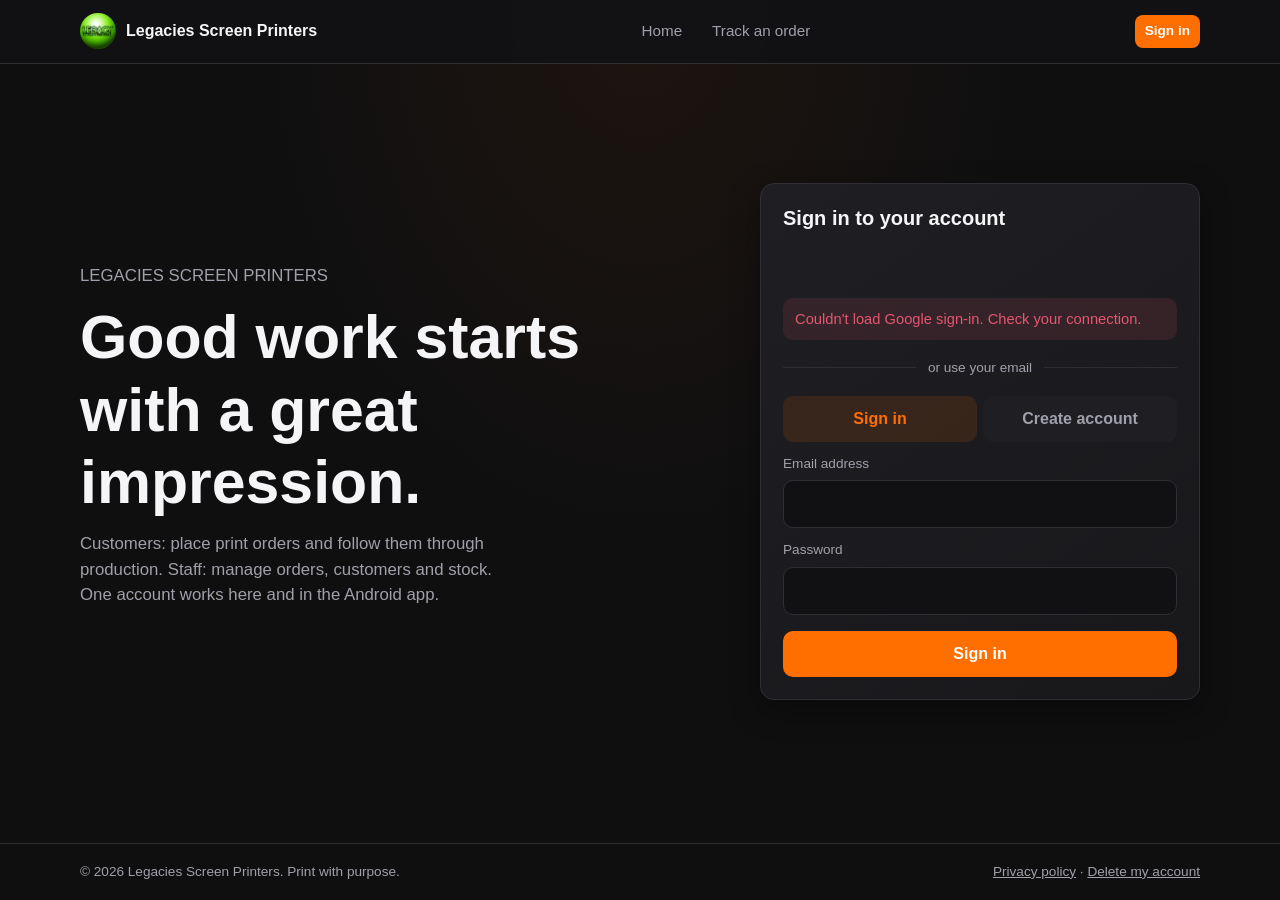
==== commit 79f9b810: "Fixing the SSO" ====
--- a/customer_dashboard.html
+++ b/customer_dashboard.html
@@ -4,7 +4,7 @@
 <head>
   <meta charset="UTF-8">
   <meta name="viewport" content="width=device-width, initial-scale=1.0">
-  <meta http-equiv="Content-Security-Policy" content="default-src 'self'; style-src 'self'; connect-src 'self' http://localhost:5000 https://*.azurewebsites.net; img-src 'self' data:">
+  <meta http-equiv="Content-Security-Policy" content="default-src 'self'; style-src 'self'; connect-src 'self' https://*.azurewebsites.net; img-src 'self' data:">
   <title>My account - Legacies Screen Printers</title>
   <link rel="icon" href="images/LegaciesSP_Image.jpg">
   <link rel="stylesheet" href="css/style.css">
